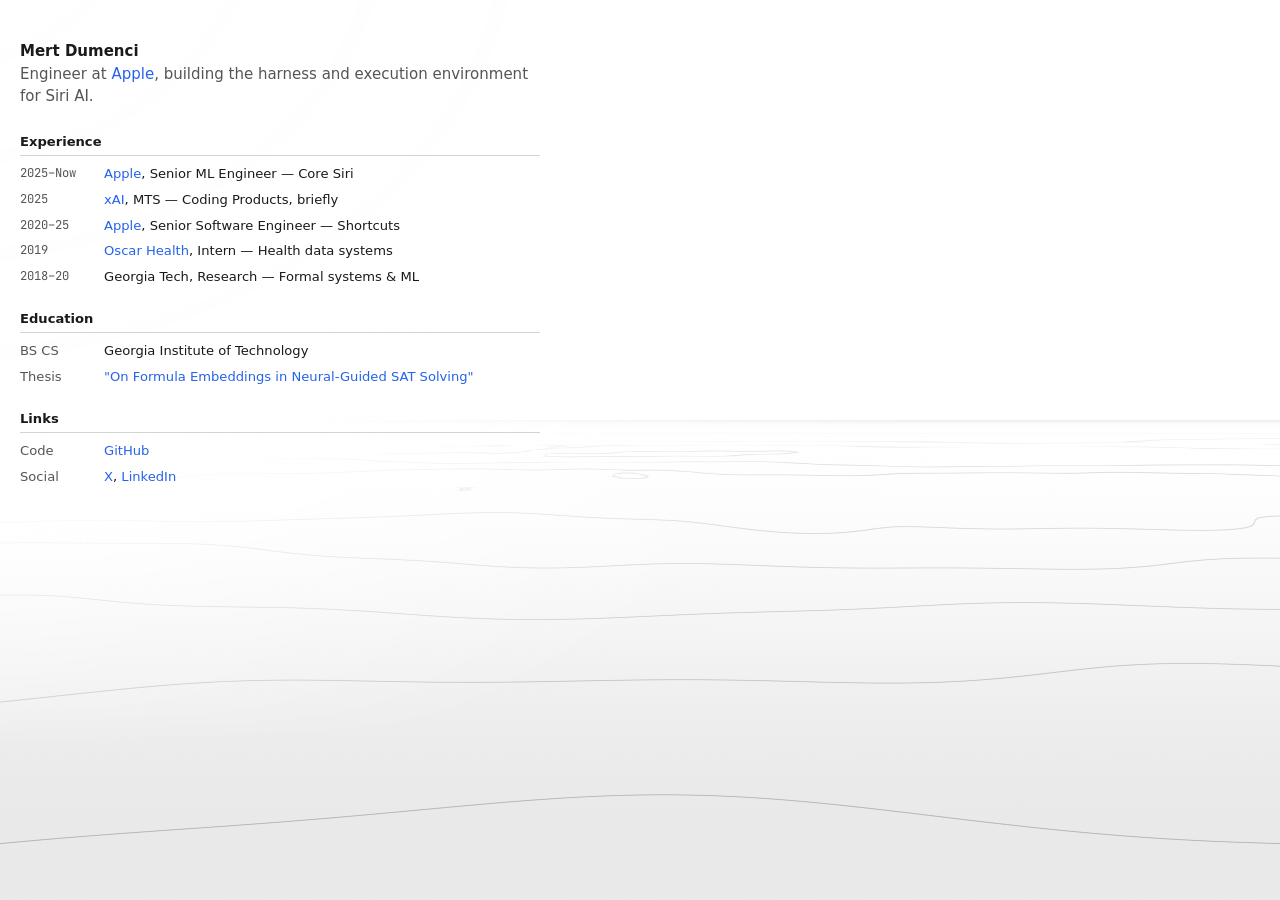
==== index.html @ 1e784948 "fix(content): match current role date typography" ====
<!doctype html>
<html lang="en">
<head>
    <meta charset="utf-8">
    <title>Mert Dumenci</title>
    <meta name="description" content="Engineer at Apple, building the harness and execution environment for Siri AI.">
    <meta name="author" content="Mert Dumenci">
    <meta name="viewport" content="width=device-width, initial-scale=1">

    <link rel="preload" href="ocean.js?v=20260812.10" as="script" fetchpriority="high">
    <link rel="preconnect" href="https://rsms.me/">
    <link rel="stylesheet" href="https://rsms.me/inter/inter.css">
    <link rel="preconnect" href="https://fonts.googleapis.com">
    <link rel="preconnect" href="https://fonts.gstatic.com" crossorigin>
    <link href="https://fonts.googleapis.com/css2?family=JetBrains+Mono:wght@400;500&amp;display=swap" rel="stylesheet">
    <link rel="stylesheet" href="style.css?v=20260812.4">
</head>
<body>
    <canvas class="ocean-canvas" aria-hidden="true"></canvas>
    <script src="ocean.js?v=20260812.10" data-cfasync="false"></script>
    <main>
        <header class="header">
            <h1 class="name">Mert Dumenci</h1>
            <p class="role">Engineer at <a href="https://apple.com"><span class="hover-label" aria-hidden="true"><img src="https://www.google.com/s2/favicons?domain=apple.com&amp;sz=32" class="favicon" alt=""><span class="hover-domain">apple.com</span></span>Apple</a>, building the harness and execution environment for Siri AI.</p>
        </header>

        <section class="section">
            <h2 class="section-title">Experience</h2>
            <div class="grid">
                <div class="row">
                    <span class="label mono">2025–Now</span>
                    <span class="value"><a href="https://apple.com"><span class="hover-label" aria-hidden="true"><img src="https://www.google.com/s2/favicons?domain=apple.com&amp;sz=32" class="favicon" alt=""><span class="hover-domain">apple.com</span></span>Apple</a>, Senior ML Engineer — Core Siri</span>
                </div>
                <div class="row">
                    <span class="label mono">2025</span>
                    <span class="value"><a href="https://x.ai"><span class="hover-label" aria-hidden="true"><img src="https://www.google.com/s2/favicons?domain=x.ai&amp;sz=32" class="favicon" alt=""><span class="hover-domain">x.ai</span></span>xAI</a>, MTS — Coding Products, briefly</span>
                </div>
                <div class="row">
                    <span class="label mono">2020–25</span>
                    <span class="value"><a href="https://apple.com"><span class="hover-label" aria-hidden="true"><img src="https://www.google.com/s2/favicons?domain=apple.com&amp;sz=32" class="favicon" alt=""><span class="hover-domain">apple.com</span></span>Apple</a>, Senior Software Engineer — Shortcuts</span>
                </div>
                <div class="row">
                    <span class="label mono">2019</span>
                    <span class="value"><a href="https://hioscar.com"><span class="hover-label" aria-hidden="true"><img src="https://www.google.com/s2/favicons?domain=hioscar.com&amp;sz=32" class="favicon" alt=""><span class="hover-domain">hioscar.com</span></span>Oscar Health</a>, Intern — Health data systems</span>
                </div>
                <div class="row">
                    <span class="label mono">2018–20</span>
                    <span class="value">Georgia Tech, Research — Formal systems &amp; ML</span>
                </div>
            </div>
        </section>

        <section class="section">
            <h2 class="section-title">Education</h2>
            <div class="grid">
                <div class="row">
                    <span class="label">BS CS</span>
                    <span class="value">Georgia Institute of Technology</span>
                </div>
                <div class="row">
                    <span class="label">Thesis</span>
                    <span class="value"><a href="https://repository.gatech.edu/bitstreams/9d15e83c-a3dd-4c82-b185-4177c581eba2/download"><span class="hover-label" aria-hidden="true"><img src="https://www.google.com/s2/favicons?domain=repository.gatech.edu&amp;sz=32" class="favicon" alt=""><span class="hover-domain">repository.gatech.edu</span></span>"On Formula Embeddings in Neural-Guided SAT Solving"</a></span>
                </div>
            </div>
        </section>

        <section class="section">
            <h2 class="section-title">Links</h2>
            <div class="grid">
                <div class="row">
                    <span class="label">Code</span>
                    <span class="value"><a href="https://github.com/mertdumenci"><span class="hover-label" aria-hidden="true"><img src="https://www.google.com/s2/favicons?domain=github.com&amp;sz=32" class="favicon" alt=""><span class="hover-domain">github.com</span></span>GitHub</a></span>
                </div>
                <div class="row">
                    <span class="label">Social</span>
                    <span class="value"><a href="https://x.com/mertdumenci"><span class="hover-label" aria-hidden="true"><img src="https://www.google.com/s2/favicons?domain=x.com&amp;sz=32" class="favicon" alt=""><span class="hover-domain">x.com</span></span>X</a>, <a href="https://linkedin.com/in/mertdumenci"><span class="hover-label" aria-hidden="true"><img src="https://www.google.com/s2/favicons?domain=linkedin.com&amp;sz=32" class="favicon" alt=""><span class="hover-domain">linkedin.com</span></span>LinkedIn</a></span>
                </div>
            </div>
        </section>
    </main>
    <!-- LOCAL_WATER_CONTROLS_START -->
    <script>
        (() => {
            const local = location.protocol === 'file:'
                || location.hostname === 'localhost'
                || location.hostname === '127.0.0.1';
            if (!local) return;

            const style = document.createElement('link');
            style.rel = 'stylesheet';
            style.href = 'local-water-controls.css?v=20260812.1';
            document.head.append(style);

            const controls = document.createElement('script');
            controls.src = 'local-water-controls.js?v=20260812.1';
            controls.defer = true;
            document.body.append(controls);
        })();
    </script>
    <!-- LOCAL_WATER_CONTROLS_END -->
</body>
</html>
---- style.css ----
:root {
    --bg: #ffffff;
    --bg-rgb: 255, 255, 255;
    --text: #1a1a1a;
    --text-secondary: #555555;
    --accent: #2563eb;
    --border: #d4d4d4;
    --ocean-floor: #e9e9e9;
    --mono: 'JetBrains Mono', ui-monospace, 'SF Mono', monospace;
}

@media (prefers-color-scheme: dark) {
    :root {
        --bg: #111111;
        --bg-rgb: 17, 17, 17;
        --text: #e8e8e8;
        --text-secondary: #888888;
        --accent: #60a5fa;
        --border: #333333;
        --ocean-floor: #202020;
    }
}

* {
    margin: 0;
    padding: 0;
    box-sizing: border-box;
}

html {
    /*
     * WebKit samples opposite edges of a repeating root background during
     * rubber-band overscroll. This keeps the top attached to the page color
     * while the bottom continues the ocean's resting foreground tone.
     */
    background-color: var(--bg);
    background-image: linear-gradient(var(--ocean-floor), var(--bg));
    background-repeat: repeat;
    font-family: 'Inter', system-ui, sans-serif;
    font-feature-settings: 'ss01' 1, 'cv01' 1, 'liga' 1, 'calt' 1;
    -webkit-font-smoothing: antialiased;
    -moz-osx-font-smoothing: grayscale;
    font-size: 15px;
    line-height: 1.5;
}

@supports (font-variation-settings: normal) {
    html {
        font-family: 'InterVariable', system-ui, sans-serif;
    }
}

body {
    background: var(--bg);
    color: var(--text);
    min-height: 100vh;
    overflow-x: hidden;
    -webkit-user-select: none;
    user-select: none;
}

main {
    position: relative;
    z-index: 1;
    max-width: 560px;
    padding: 40px 20px;
    -webkit-user-select: text;
    user-select: text;
}

main::before {
    content: '';
    position: absolute;
    top: -72px;
    left: -72px;
    width: min(1120px, calc(100vw + 72px));
    height: calc(100% + 250px);
    z-index: -1;
    background: radial-gradient(
        ellipse 108% 112% at 0% 0%,
        rgba(var(--bg-rgb), 1) 0%,
        rgba(var(--bg-rgb), 0.98) 54%,
        rgba(var(--bg-rgb), 0.88) 66%,
        rgba(var(--bg-rgb), 0.48) 77%,
        rgba(var(--bg-rgb), 0) 100%
    );
    filter: blur(15px);
    pointer-events: none;
}

.header {
    margin-bottom: 24px;
}

.name {
    font-size: 1rem;
    font-weight: 600;
}

.role {
    color: var(--text-secondary);
}

.role a, .value a {
    color: var(--accent);
    text-decoration: none;
    display: inline-block;
    position: relative;
    z-index: 1;
}

/* Draw a quiet underline without moving the surrounding text. */
.role a::before, .value a::before {
    content: '';
    position: absolute;
    left: 0;
    right: 0;
    bottom: -1px;
    height: 1px;
    background: currentColor;
    border-radius: 999px;
    opacity: 0;
}

.role a:hover::before,
.role a:focus-visible::before,
.value a:hover::before,
.value a:focus-visible::before {
    opacity: 0.7;
}

.hover-label {
    display: inline-flex;
    align-items: center;
    gap: 5px;
    opacity: 0;
    position: absolute;
    left: 50%;
    bottom: calc(100% + 7px);
    padding: 4px 7px 4px 5px;
    background: var(--bg);
    border: 1px solid var(--border);
    border-radius: 6px;
    box-shadow: 0 3px 10px rgba(0, 0, 0, 0.12);
    color: var(--text-secondary);
    white-space: nowrap;
    pointer-events: none;
    transform: translate(-50%, 4px) scale(0.92);
    transition:
        opacity 160ms ease-out,
        transform 220ms cubic-bezier(0.22, 1, 0.36, 1);
}

.favicon {
    width: 14px;
    height: 14px;
    object-fit: contain;
}

.hover-domain {
    font-size: 0.6875rem;
    font-weight: 400;
    line-height: 1;
    letter-spacing: normal;
}

.role a:hover .hover-label,
.role a:focus-visible .hover-label,
.value a:hover .hover-label,
.value a:focus-visible .hover-label {
    opacity: 1;
    transform: translate(-50%, 0) scale(1);
}

@media (prefers-reduced-motion: reduce) {
    .hover-label {
        transition: opacity 100ms linear;
        transform: translate(-50%, 0);
    }
}

.section {
    margin-bottom: 20px;
}

.section-title {
    font-size: 0.875rem;
    font-weight: 600;
    margin-bottom: 6px;
    padding-bottom: 4px;
    border-bottom: 1px solid var(--border);
}

.grid {
    display: flex;
    flex-direction: column;
    gap: 2px;
}

.row {
    display: grid;
    grid-template-columns: 72px 1fr;
    gap: 12px;
    padding: 2px 0;
}

.label {
    font-size: 0.875rem;
    color: var(--text-secondary);
}

.label.mono {
    font-family: var(--mono);
    font-size: 0.8125rem;
}

.value {
    font-size: 0.875rem;
}

.ocean-canvas {
    position: fixed;
    right: 0;
    bottom: 0;
    left: 0;
    z-index: 0;
    width: 100%;
    height: clamp(380px, 74vh, 760px);
    pointer-events: none;
}

@media (max-width: 600px) {
    main::before {
        top: -48px;
        left: -38px;
        width: calc(100vw + 38px);
        height: calc(100% + 220px);
        background: radial-gradient(
            ellipse 118% 106% at 0% 0%,
            rgba(var(--bg-rgb), 1) 0%,
            rgba(var(--bg-rgb), 0.98) 58%,
            rgba(var(--bg-rgb), 0.86) 70%,
            rgba(var(--bg-rgb), 0.44) 82%,
            rgba(var(--bg-rgb), 0) 100%
        );
    }

    .ocean-canvas {
        height: clamp(360px, 72vh, 680px);
    }
}
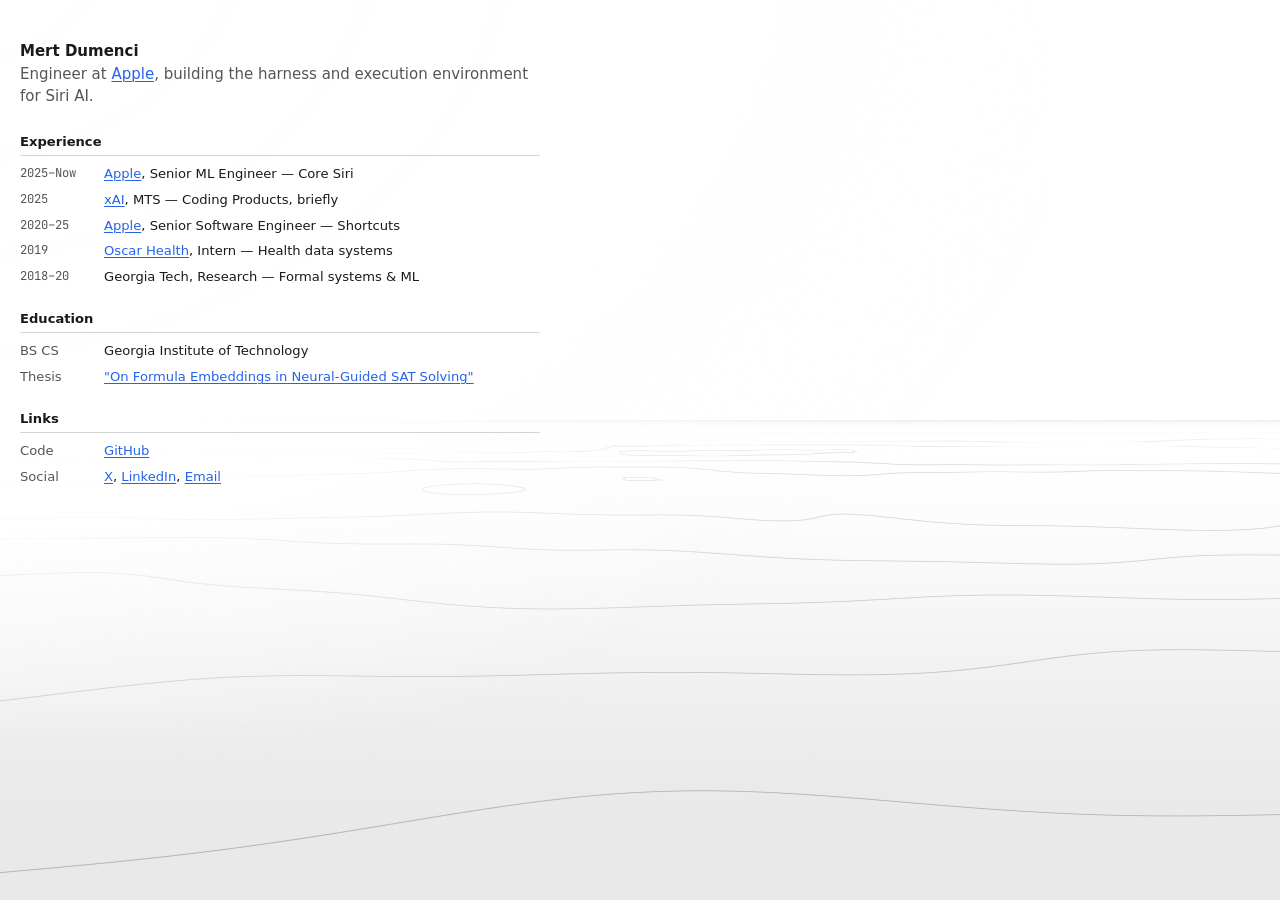
==== commit 540260cd: "fix(site): strengthen accessibility and contact details" ====
--- a/index.html
+++ b/index.html
@@ -1,4 +1,4 @@
-<!doctype html>
+<!DOCTYPE html>
 <html lang="en">
 <head>
     <meta charset="utf-8">
@@ -13,7 +13,7 @@
     <link rel="preconnect" href="https://fonts.googleapis.com">
     <link rel="preconnect" href="https://fonts.gstatic.com" crossorigin>
     <link href="https://fonts.googleapis.com/css2?family=JetBrains+Mono:wght@400;500&amp;display=swap" rel="stylesheet">
-    <link rel="stylesheet" href="style.css?v=20260812.4">
+    <link rel="stylesheet" href="style.css?v=20260812.5">
 </head>
 <body>
     <canvas class="ocean-canvas" aria-hidden="true"></canvas>
@@ -24,58 +24,58 @@
             <p class="role">Engineer at <a href="https://apple.com"><span class="hover-label" aria-hidden="true"><img src="https://www.google.com/s2/favicons?domain=apple.com&amp;sz=32" class="favicon" alt=""><span class="hover-domain">apple.com</span></span>Apple</a>, building the harness and execution environment for Siri AI.</p>
         </header>
 
-        <section class="section">
-            <h2 class="section-title">Experience</h2>
-            <div class="grid">
+        <section class="section" aria-labelledby="experience-heading">
+            <h2 class="section-title" id="experience-heading">Experience</h2>
+            <dl class="grid">
                 <div class="row">
-                    <span class="label mono">2025–Now</span>
-                    <span class="value"><a href="https://apple.com"><span class="hover-label" aria-hidden="true"><img src="https://www.google.com/s2/favicons?domain=apple.com&amp;sz=32" class="favicon" alt=""><span class="hover-domain">apple.com</span></span>Apple</a>, Senior ML Engineer — Core Siri</span>
+                    <dt class="label mono"><span aria-hidden="true">2025–Now</span><span class="sr-only">2025 to present</span></dt>
+                    <dd class="value"><a href="https://apple.com"><span class="hover-label" aria-hidden="true"><img src="https://www.google.com/s2/favicons?domain=apple.com&amp;sz=32" class="favicon" alt=""><span class="hover-domain">apple.com</span></span>Apple</a>, Senior ML Engineer — Core Siri</dd>
                 </div>
                 <div class="row">
-                    <span class="label mono">2025</span>
-                    <span class="value"><a href="https://x.ai"><span class="hover-label" aria-hidden="true"><img src="https://www.google.com/s2/favicons?domain=x.ai&amp;sz=32" class="favicon" alt=""><span class="hover-domain">x.ai</span></span>xAI</a>, MTS — Coding Products, briefly</span>
+                    <dt class="label mono">2025</dt>
+                    <dd class="value"><a href="https://x.ai"><span class="hover-label" aria-hidden="true"><img src="https://www.google.com/s2/favicons?domain=x.ai&amp;sz=32" class="favicon" alt=""><span class="hover-domain">x.ai</span></span>xAI</a>, MTS — Coding Products, briefly</dd>
                 </div>
                 <div class="row">
-                    <span class="label mono">2020–25</span>
-                    <span class="value"><a href="https://apple.com"><span class="hover-label" aria-hidden="true"><img src="https://www.google.com/s2/favicons?domain=apple.com&amp;sz=32" class="favicon" alt=""><span class="hover-domain">apple.com</span></span>Apple</a>, Senior Software Engineer — Shortcuts</span>
+                    <dt class="label mono"><span aria-hidden="true">2020–25</span><span class="sr-only">2020 to 2025</span></dt>
+                    <dd class="value"><a href="https://apple.com"><span class="hover-label" aria-hidden="true"><img src="https://www.google.com/s2/favicons?domain=apple.com&amp;sz=32" class="favicon" alt=""><span class="hover-domain">apple.com</span></span>Apple</a>, Senior Software Engineer — Shortcuts</dd>
                 </div>
                 <div class="row">
-                    <span class="label mono">2019</span>
-                    <span class="value"><a href="https://hioscar.com"><span class="hover-label" aria-hidden="true"><img src="https://www.google.com/s2/favicons?domain=hioscar.com&amp;sz=32" class="favicon" alt=""><span class="hover-domain">hioscar.com</span></span>Oscar Health</a>, Intern — Health data systems</span>
+                    <dt class="label mono">2019</dt>
+                    <dd class="value"><a href="https://hioscar.com"><span class="hover-label" aria-hidden="true"><img src="https://www.google.com/s2/favicons?domain=hioscar.com&amp;sz=32" class="favicon" alt=""><span class="hover-domain">hioscar.com</span></span>Oscar Health</a>, Intern — Health data systems</dd>
                 </div>
                 <div class="row">
-                    <span class="label mono">2018–20</span>
-                    <span class="value">Georgia Tech, Research — Formal systems &amp; ML</span>
+                    <dt class="label mono"><span aria-hidden="true">2018–20</span><span class="sr-only">2018 to 2020</span></dt>
+                    <dd class="value">Georgia Tech, Research — Formal systems &amp; ML</dd>
                 </div>
-            </div>
+            </dl>
         </section>
 
-        <section class="section">
-            <h2 class="section-title">Education</h2>
-            <div class="grid">
+        <section class="section" aria-labelledby="education-heading">
+            <h2 class="section-title" id="education-heading">Education</h2>
+            <dl class="grid">
                 <div class="row">
-                    <span class="label">BS CS</span>
-                    <span class="value">Georgia Institute of Technology</span>
+                    <dt class="label"><span aria-hidden="true">BS CS</span><span class="sr-only">Bachelor of Science in Computer Science</span></dt>
+                    <dd class="value">Georgia Institute of Technology</dd>
                 </div>
                 <div class="row">
-                    <span class="label">Thesis</span>
-                    <span class="value"><a href="https://repository.gatech.edu/bitstreams/9d15e83c-a3dd-4c82-b185-4177c581eba2/download"><span class="hover-label" aria-hidden="true"><img src="https://www.google.com/s2/favicons?domain=repository.gatech.edu&amp;sz=32" class="favicon" alt=""><span class="hover-domain">repository.gatech.edu</span></span>"On Formula Embeddings in Neural-Guided SAT Solving"</a></span>
+                    <dt class="label">Thesis</dt>
+                    <dd class="value"><a href="https://repository.gatech.edu/bitstreams/9d15e83c-a3dd-4c82-b185-4177c581eba2/download"><span class="hover-label" aria-hidden="true"><img src="https://www.google.com/s2/favicons?domain=repository.gatech.edu&amp;sz=32" class="favicon" alt=""><span class="hover-domain">repository.gatech.edu</span></span>"On Formula Embeddings in Neural-Guided SAT Solving"</a></dd>
                 </div>
-            </div>
+            </dl>
         </section>
 
-        <section class="section">
-            <h2 class="section-title">Links</h2>
-            <div class="grid">
+        <section class="section" aria-labelledby="links-heading">
+            <h2 class="section-title" id="links-heading">Links</h2>
+            <dl class="grid">
                 <div class="row">
-                    <span class="label">Code</span>
-                    <span class="value"><a href="https://github.com/mertdumenci"><span class="hover-label" aria-hidden="true"><img src="https://www.google.com/s2/favicons?domain=github.com&amp;sz=32" class="favicon" alt=""><span class="hover-domain">github.com</span></span>GitHub</a></span>
+                    <dt class="label">Code</dt>
+                    <dd class="value"><a href="https://github.com/mertdumenci" aria-label="Mert Dumenci on GitHub"><span class="hover-label" aria-hidden="true"><img src="https://www.google.com/s2/favicons?domain=github.com&amp;sz=32" class="favicon" alt=""><span class="hover-domain">github.com</span></span>GitHub</a></dd>
                 </div>
                 <div class="row">
-                    <span class="label">Social</span>
-                    <span class="value"><a href="https://x.com/mertdumenci"><span class="hover-label" aria-hidden="true"><img src="https://www.google.com/s2/favicons?domain=x.com&amp;sz=32" class="favicon" alt=""><span class="hover-domain">x.com</span></span>X</a>, <a href="https://linkedin.com/in/mertdumenci"><span class="hover-label" aria-hidden="true"><img src="https://www.google.com/s2/favicons?domain=linkedin.com&amp;sz=32" class="favicon" alt=""><span class="hover-domain">linkedin.com</span></span>LinkedIn</a></span>
+                    <dt class="label">Social</dt>
+                    <dd class="value"><a href="https://x.com/mertdumenci" aria-label="Mert Dumenci on X"><span class="hover-label" aria-hidden="true"><img src="https://www.google.com/s2/favicons?domain=x.com&amp;sz=32" class="favicon" alt=""><span class="hover-domain">x.com</span></span>X</a>, <a href="https://linkedin.com/in/mertdumenci" aria-label="Mert Dumenci on LinkedIn"><span class="hover-label" aria-hidden="true"><img src="https://www.google.com/s2/favicons?domain=linkedin.com&amp;sz=32" class="favicon" alt=""><span class="hover-domain">linkedin.com</span></span>LinkedIn</a>, <a href="mailto:mert@dumenci.me" aria-label="Email Mert Dumenci">Email</a></dd>
                 </div>
-            </div>
+            </dl>
         </section>
     </main>
     <!-- LOCAL_WATER_CONTROLS_START -->
--- a/style.css
+++ b/style.css
@@ -57,6 +57,26 @@
     overflow-x: hidden;
     -webkit-user-select: none;
     user-select: none;
+}
+
+.sr-only {
+    position: absolute;
+    width: 1px;
+    height: 1px;
+    padding: 0;
+    margin: -1px;
+    overflow: hidden;
+    clip: rect(0, 0, 0, 0);
+    white-space: nowrap;
+    border: 0;
+}
+
+@media (prefers-contrast: more) {
+    :root {
+        --text-secondary: #303030;
+        --accent: #084fc1;
+        --border: #777777;
+    }
 }
 
 main {
@@ -88,6 +108,38 @@
     pointer-events: none;
 }
 
+/* Dither only the translucent feather so low-bit-depth displays do not reveal rings. */
+main::after {
+    content: '';
+    position: absolute;
+    top: -72px;
+    left: -72px;
+    width: min(1120px, calc(100vw + 72px));
+    height: calc(100% + 250px);
+    z-index: -1;
+    background-image: url("data:image/svg+xml,%3Csvg xmlns='http://www.w3.org/2000/svg' width='96' height='96' viewBox='0 0 96 96'%3E%3Cfilter id='n'%3E%3CfeTurbulence type='fractalNoise' baseFrequency='.72' numOctaves='2' seed='19' stitchTiles='stitch'/%3E%3C/filter%3E%3Crect width='100%25' height='100%25' filter='url(%23n)' opacity='.42'/%3E%3C/svg%3E");
+    background-size: 96px 96px;
+    opacity: 0.026;
+    mix-blend-mode: soft-light;
+    mask-image: radial-gradient(
+        ellipse 108% 112% at 0% 0%,
+        transparent 0%,
+        transparent 50%,
+        black 61%,
+        black 94%,
+        transparent 100%
+    );
+    -webkit-mask-image: radial-gradient(
+        ellipse 108% 112% at 0% 0%,
+        transparent 0%,
+        transparent 50%,
+        black 61%,
+        black 94%,
+        transparent 100%
+    );
+    pointer-events: none;
+}
+
 .header {
     margin-bottom: 24px;
 }
@@ -101,32 +153,38 @@
     color: var(--text-secondary);
 }
 
+@media (prefers-color-scheme: dark) {
+    @media (prefers-contrast: more) {
+        :root {
+            --text-secondary: #c6c6c6;
+            --accent: #8fc0ff;
+            --border: #a0a0a0;
+        }
+    }
+}
+
 .role a, .value a {
     color: var(--accent);
-    text-decoration: none;
+    text-decoration-line: underline;
+    text-decoration-thickness: 1px;
+    text-decoration-color: currentColor;
+    text-decoration-skip-ink: auto;
+    text-underline-offset: 2px;
     display: inline-block;
     position: relative;
     z-index: 1;
 }
 
-/* Draw a quiet underline without moving the surrounding text. */
-.role a::before, .value a::before {
-    content: '';
-    position: absolute;
-    left: 0;
-    right: 0;
-    bottom: -1px;
-    height: 1px;
-    background: currentColor;
-    border-radius: 999px;
-    opacity: 0;
-}
-
-.role a:hover::before,
-.role a:focus-visible::before,
-.value a:hover::before,
-.value a:focus-visible::before {
-    opacity: 0.7;
+.role a:hover,
+.value a:hover {
+    text-decoration-thickness: 2px;
+}
+
+.role a:focus-visible,
+.value a:focus-visible {
+    border-radius: 2px;
+    outline: 2px solid var(--text);
+    outline-offset: 3px;
 }
 
 .hover-label {
@@ -177,6 +235,25 @@
         transition: opacity 100ms linear;
         transform: translate(-50%, 0);
     }
+
+}
+
+@media (forced-colors: active) {
+    .role a:focus-visible,
+    .value a:focus-visible {
+        outline-color: Highlight;
+    }
+}
+
+@media (prefers-reduced-transparency: reduce) {
+    main::before {
+        background: var(--bg);
+        filter: none;
+    }
+
+    main::after {
+        display: none;
+    }
 }
 
 .section {
@@ -245,6 +322,29 @@
         );
     }
 
+    main::after {
+        top: -48px;
+        left: -38px;
+        width: calc(100vw + 38px);
+        height: calc(100% + 220px);
+        mask-image: radial-gradient(
+            ellipse 118% 106% at 0% 0%,
+            transparent 0%,
+            transparent 54%,
+            black 65%,
+            black 95%,
+            transparent 100%
+        );
+        -webkit-mask-image: radial-gradient(
+            ellipse 118% 106% at 0% 0%,
+            transparent 0%,
+            transparent 54%,
+            black 65%,
+            black 95%,
+            transparent 100%
+        );
+    }
+
     .ocean-canvas {
         height: clamp(360px, 72vh, 680px);
     }
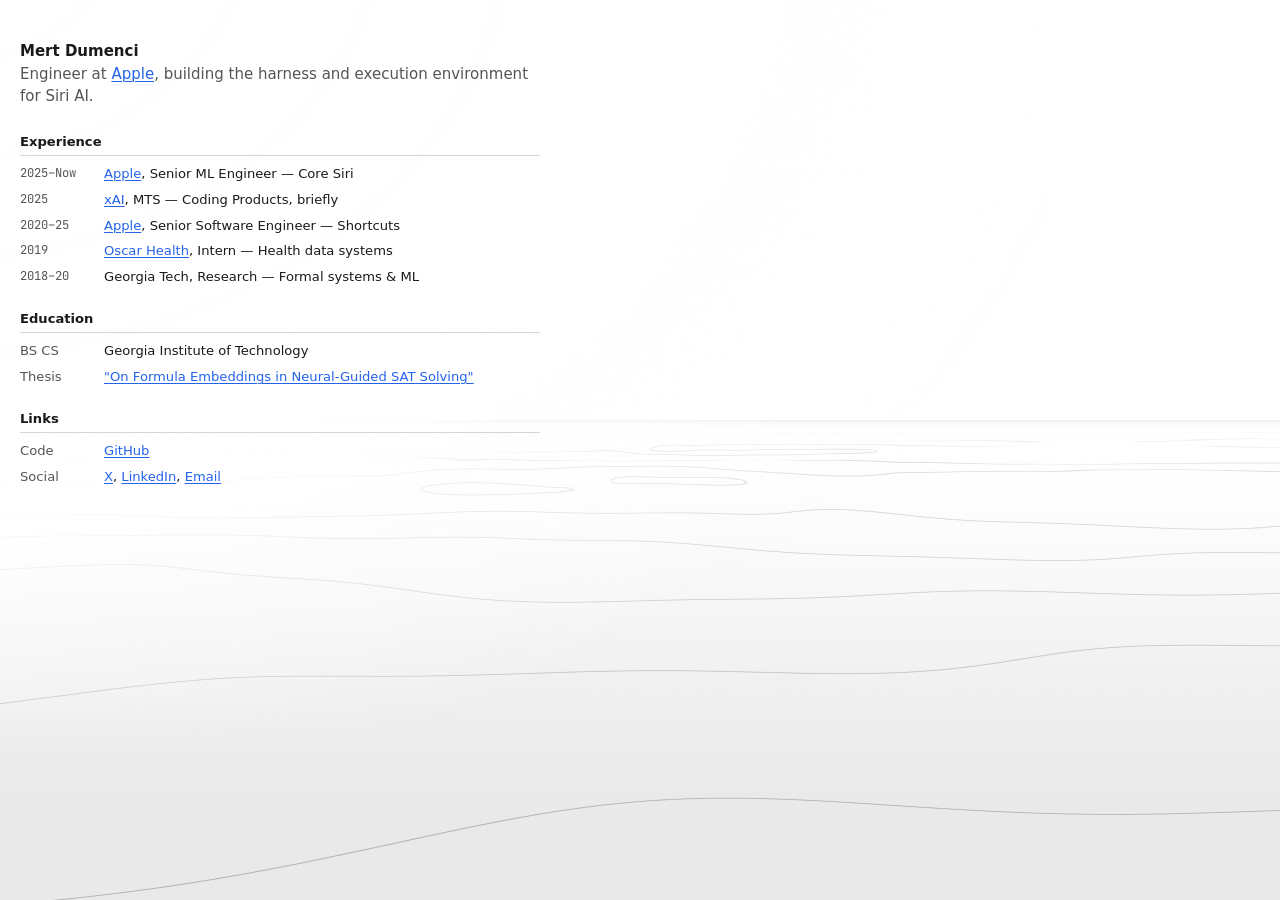
==== commit 43a84eeb: "fix(ocean): keep animation live while resizing" ====
--- a/index.html
+++ b/index.html
@@ -7,7 +7,7 @@
     <meta name="author" content="Mert Dumenci">
     <meta name="viewport" content="width=device-width, initial-scale=1">
 
-    <link rel="preload" href="ocean.js?v=20260812.10" as="script" fetchpriority="high">
+    <link rel="preload" href="ocean.js?v=20260813.1" as="script" fetchpriority="high">
     <link rel="preconnect" href="https://rsms.me/">
     <link rel="stylesheet" href="https://rsms.me/inter/inter.css">
     <link rel="preconnect" href="https://fonts.googleapis.com">
@@ -17,7 +17,7 @@
 </head>
 <body>
     <canvas class="ocean-canvas" aria-hidden="true"></canvas>
-    <script src="ocean.js?v=20260812.10" data-cfasync="false"></script>
+    <script src="ocean.js?v=20260813.1" data-cfasync="false"></script>
     <main>
         <header class="header">
             <h1 class="name">Mert Dumenci</h1>
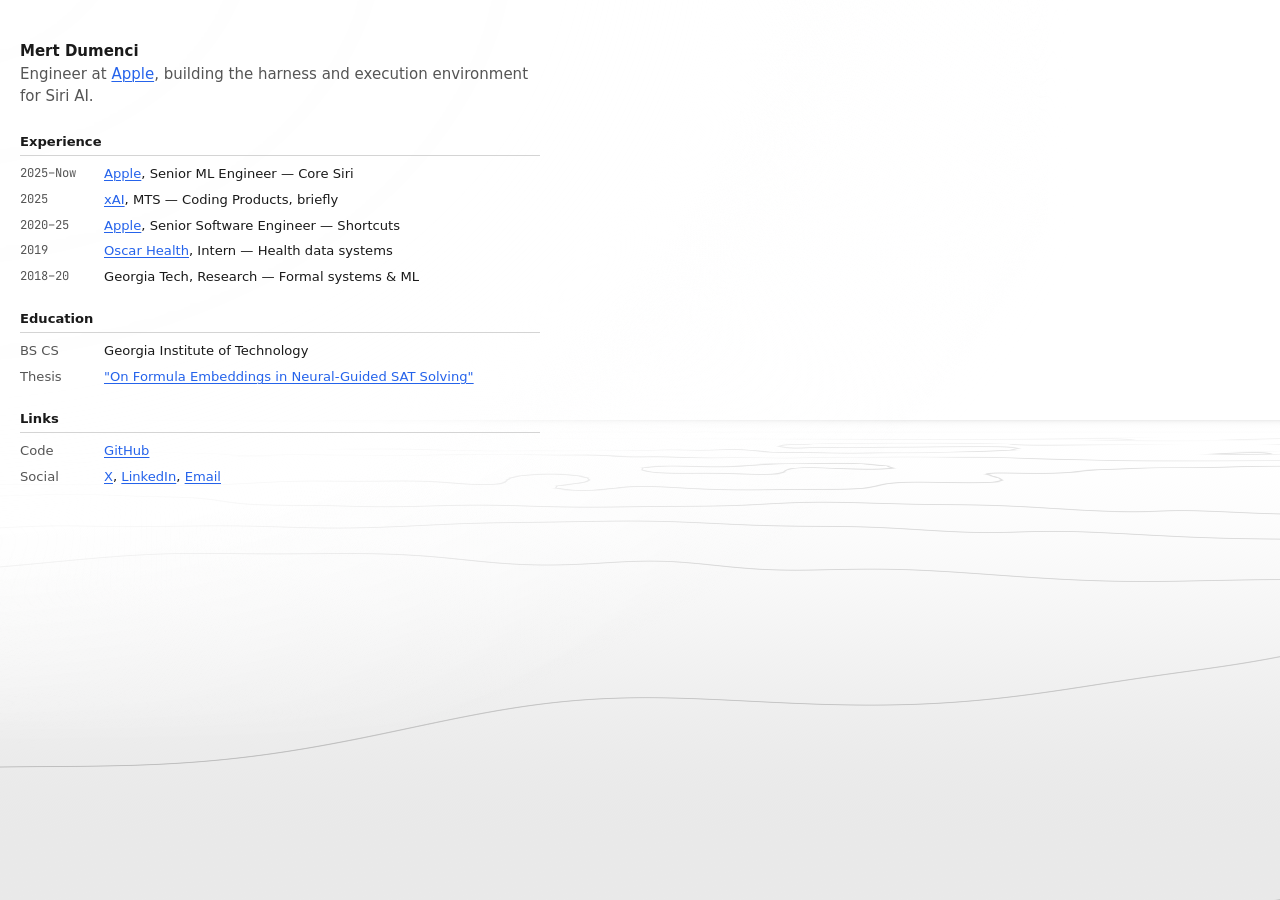
==== commit 274320c7: "perf(ocean): reduce idle and per-frame GPU work" ====
--- a/index.html
+++ b/index.html
@@ -7,7 +7,7 @@
     <meta name="author" content="Mert Dumenci">
     <meta name="viewport" content="width=device-width, initial-scale=1">
 
-    <link rel="preload" href="ocean.js?v=20260813.1" as="script" fetchpriority="high">
+    <link rel="preload" href="ocean.js?v=20260813.2" as="script" fetchpriority="high">
     <link rel="preconnect" href="https://rsms.me/">
     <link rel="stylesheet" href="https://rsms.me/inter/inter.css">
     <link rel="preconnect" href="https://fonts.googleapis.com">
@@ -17,7 +17,7 @@
 </head>
 <body>
     <canvas class="ocean-canvas" aria-hidden="true"></canvas>
-    <script src="ocean.js?v=20260813.1" data-cfasync="false"></script>
+    <script src="ocean.js?v=20260813.2" data-cfasync="false"></script>
     <main>
         <header class="header">
             <h1 class="name">Mert Dumenci</h1>
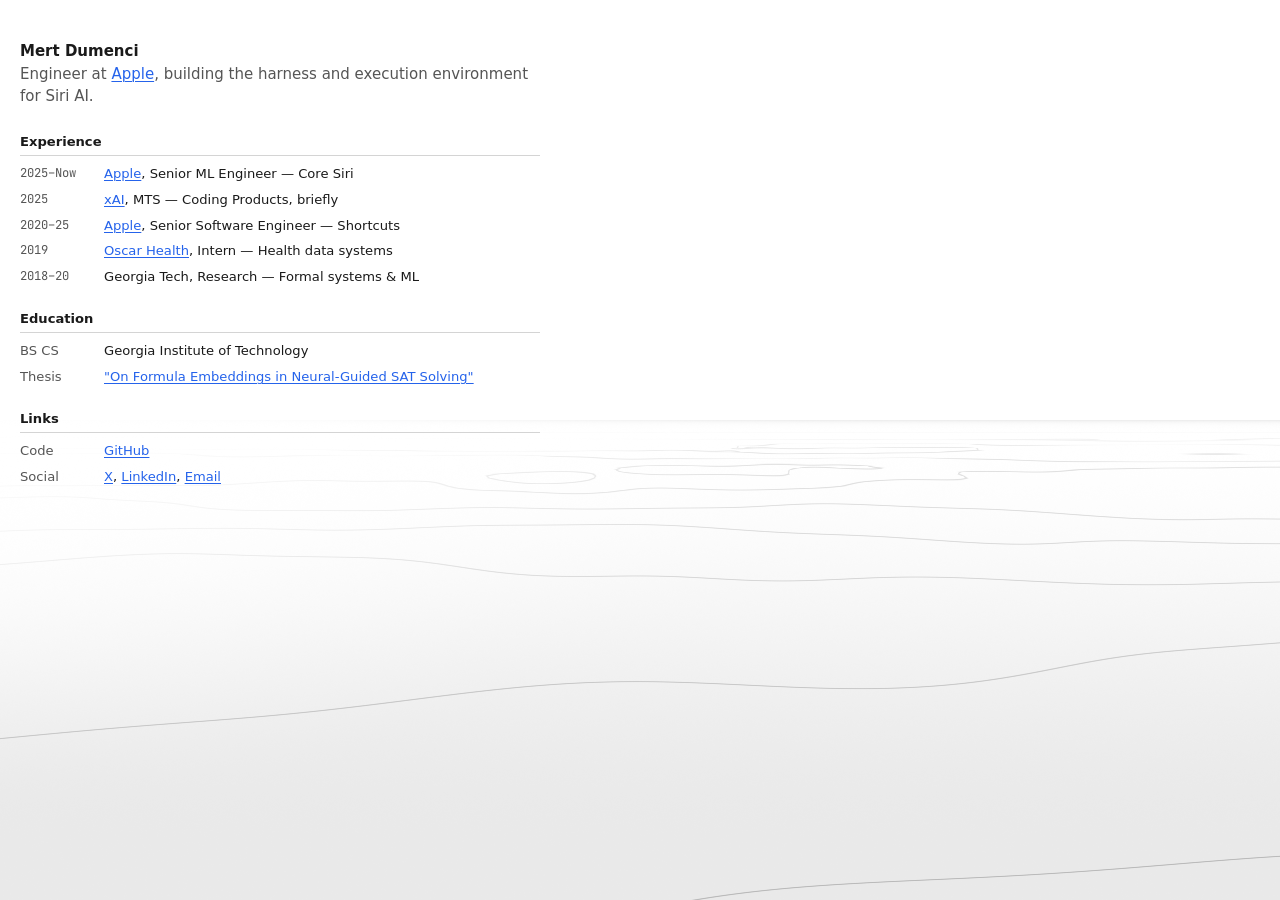
==== commit 438d3110: "fix(rendering): eliminate feathering band artifacts" ====
--- a/index.html
+++ b/index.html
@@ -7,17 +7,17 @@
     <meta name="author" content="Mert Dumenci">
     <meta name="viewport" content="width=device-width, initial-scale=1">
 
-    <link rel="preload" href="ocean.js?v=20260813.2" as="script" fetchpriority="high">
+    <link rel="preload" href="ocean.js?v=20260813.4" as="script" fetchpriority="high">
     <link rel="preconnect" href="https://rsms.me/">
     <link rel="stylesheet" href="https://rsms.me/inter/inter.css">
     <link rel="preconnect" href="https://fonts.googleapis.com">
     <link rel="preconnect" href="https://fonts.gstatic.com" crossorigin>
     <link href="https://fonts.googleapis.com/css2?family=JetBrains+Mono:wght@400;500&amp;display=swap" rel="stylesheet">
-    <link rel="stylesheet" href="style.css?v=20260812.5">
+    <link rel="stylesheet" href="style.css?v=20260813.7">
 </head>
 <body>
     <canvas class="ocean-canvas" aria-hidden="true"></canvas>
-    <script src="ocean.js?v=20260813.2" data-cfasync="false"></script>
+    <script src="ocean.js?v=20260813.4" data-cfasync="false"></script>
     <main>
         <header class="header">
             <h1 class="name">Mert Dumenci</h1>
--- a/style.css
+++ b/style.css
@@ -86,58 +86,6 @@
     padding: 40px 20px;
     -webkit-user-select: text;
     user-select: text;
-}
-
-main::before {
-    content: '';
-    position: absolute;
-    top: -72px;
-    left: -72px;
-    width: min(1120px, calc(100vw + 72px));
-    height: calc(100% + 250px);
-    z-index: -1;
-    background: radial-gradient(
-        ellipse 108% 112% at 0% 0%,
-        rgba(var(--bg-rgb), 1) 0%,
-        rgba(var(--bg-rgb), 0.98) 54%,
-        rgba(var(--bg-rgb), 0.88) 66%,
-        rgba(var(--bg-rgb), 0.48) 77%,
-        rgba(var(--bg-rgb), 0) 100%
-    );
-    filter: blur(15px);
-    pointer-events: none;
-}
-
-/* Dither only the translucent feather so low-bit-depth displays do not reveal rings. */
-main::after {
-    content: '';
-    position: absolute;
-    top: -72px;
-    left: -72px;
-    width: min(1120px, calc(100vw + 72px));
-    height: calc(100% + 250px);
-    z-index: -1;
-    background-image: url("data:image/svg+xml,%3Csvg xmlns='http://www.w3.org/2000/svg' width='96' height='96' viewBox='0 0 96 96'%3E%3Cfilter id='n'%3E%3CfeTurbulence type='fractalNoise' baseFrequency='.72' numOctaves='2' seed='19' stitchTiles='stitch'/%3E%3C/filter%3E%3Crect width='100%25' height='100%25' filter='url(%23n)' opacity='.42'/%3E%3C/svg%3E");
-    background-size: 96px 96px;
-    opacity: 0.026;
-    mix-blend-mode: soft-light;
-    mask-image: radial-gradient(
-        ellipse 108% 112% at 0% 0%,
-        transparent 0%,
-        transparent 50%,
-        black 61%,
-        black 94%,
-        transparent 100%
-    );
-    -webkit-mask-image: radial-gradient(
-        ellipse 108% 112% at 0% 0%,
-        transparent 0%,
-        transparent 50%,
-        black 61%,
-        black 94%,
-        transparent 100%
-    );
-    pointer-events: none;
 }
 
 .header {
@@ -235,24 +183,12 @@
         transition: opacity 100ms linear;
         transform: translate(-50%, 0);
     }
-
 }
 
 @media (forced-colors: active) {
     .role a:focus-visible,
     .value a:focus-visible {
         outline-color: Highlight;
-    }
-}
-
-@media (prefers-reduced-transparency: reduce) {
-    main::before {
-        background: var(--bg);
-        filter: none;
-    }
-
-    main::after {
-        display: none;
     }
 }
 
@@ -306,45 +242,13 @@
     pointer-events: none;
 }
 
+@media (prefers-reduced-transparency: reduce) {
+    .ocean-canvas {
+        display: none;
+    }
+}
+
 @media (max-width: 600px) {
-    main::before {
-        top: -48px;
-        left: -38px;
-        width: calc(100vw + 38px);
-        height: calc(100% + 220px);
-        background: radial-gradient(
-            ellipse 118% 106% at 0% 0%,
-            rgba(var(--bg-rgb), 1) 0%,
-            rgba(var(--bg-rgb), 0.98) 58%,
-            rgba(var(--bg-rgb), 0.86) 70%,
-            rgba(var(--bg-rgb), 0.44) 82%,
-            rgba(var(--bg-rgb), 0) 100%
-        );
-    }
-
-    main::after {
-        top: -48px;
-        left: -38px;
-        width: calc(100vw + 38px);
-        height: calc(100% + 220px);
-        mask-image: radial-gradient(
-            ellipse 118% 106% at 0% 0%,
-            transparent 0%,
-            transparent 54%,
-            black 65%,
-            black 95%,
-            transparent 100%
-        );
-        -webkit-mask-image: radial-gradient(
-            ellipse 118% 106% at 0% 0%,
-            transparent 0%,
-            transparent 54%,
-            black 65%,
-            black 95%,
-            transparent 100%
-        );
-    }
-
     .ocean-canvas {
         height: clamp(360px, 72vh, 680px);
     }
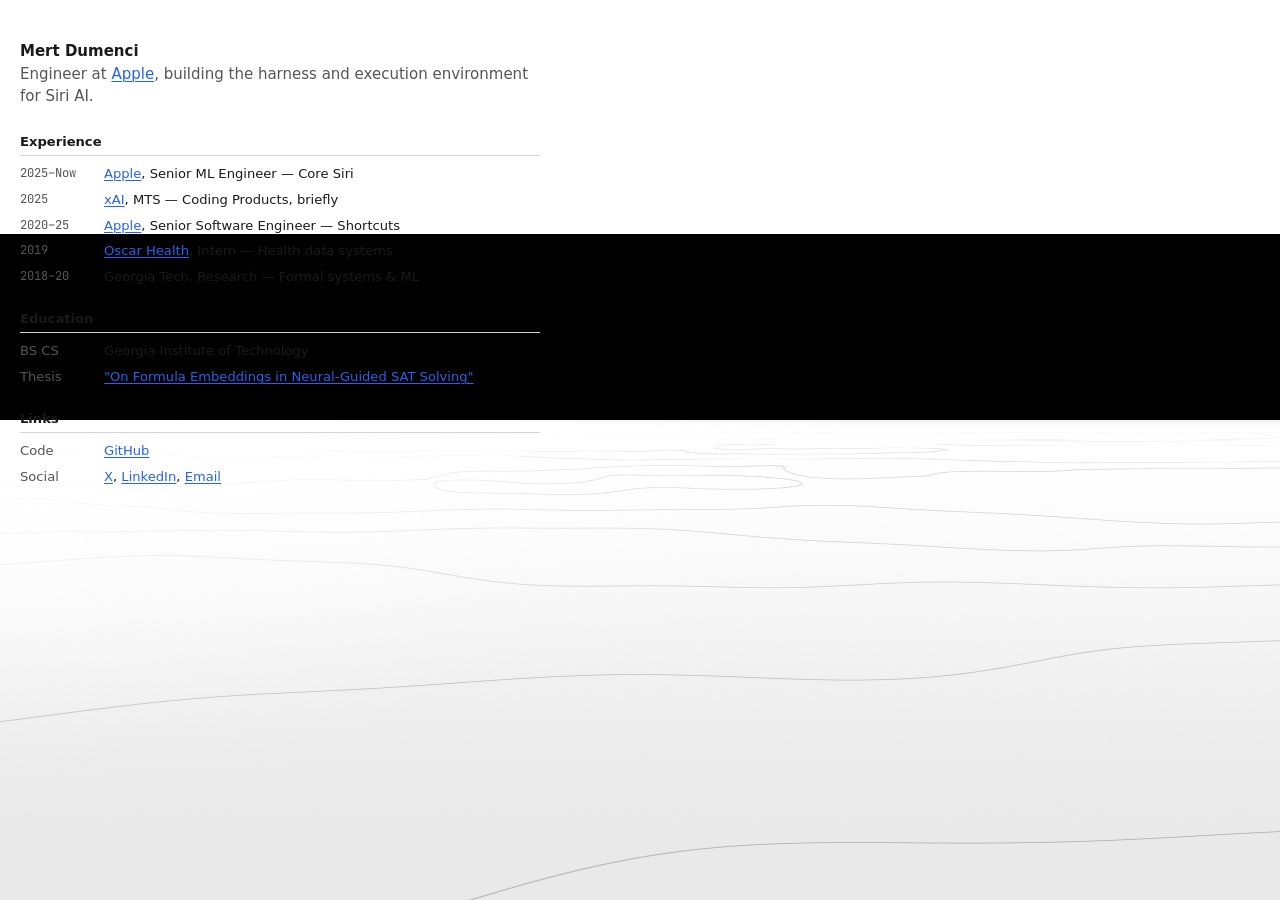
==== commit c4f4798f: "perf(render): unblock first ocean frame" ====
--- a/index.html
+++ b/index.html
@@ -9,15 +9,15 @@
 
     <link rel="preload" href="ocean.js?v=20260813.4" as="script" fetchpriority="high">
     <link rel="preconnect" href="https://rsms.me/">
-    <link rel="stylesheet" href="https://rsms.me/inter/inter.css">
     <link rel="preconnect" href="https://fonts.googleapis.com">
     <link rel="preconnect" href="https://fonts.gstatic.com" crossorigin>
-    <link href="https://fonts.googleapis.com/css2?family=JetBrains+Mono:wght@400;500&amp;display=swap" rel="stylesheet">
     <link rel="stylesheet" href="style.css?v=20260813.7">
 </head>
 <body>
     <canvas class="ocean-canvas" aria-hidden="true"></canvas>
     <script src="ocean.js?v=20260813.4" data-cfasync="false"></script>
+    <link rel="stylesheet" href="https://rsms.me/inter/inter.css">
+    <link href="https://fonts.googleapis.com/css2?family=JetBrains+Mono:wght@400;500&amp;display=swap" rel="stylesheet">
     <main>
         <header class="header">
             <h1 class="name">Mert Dumenci</h1>
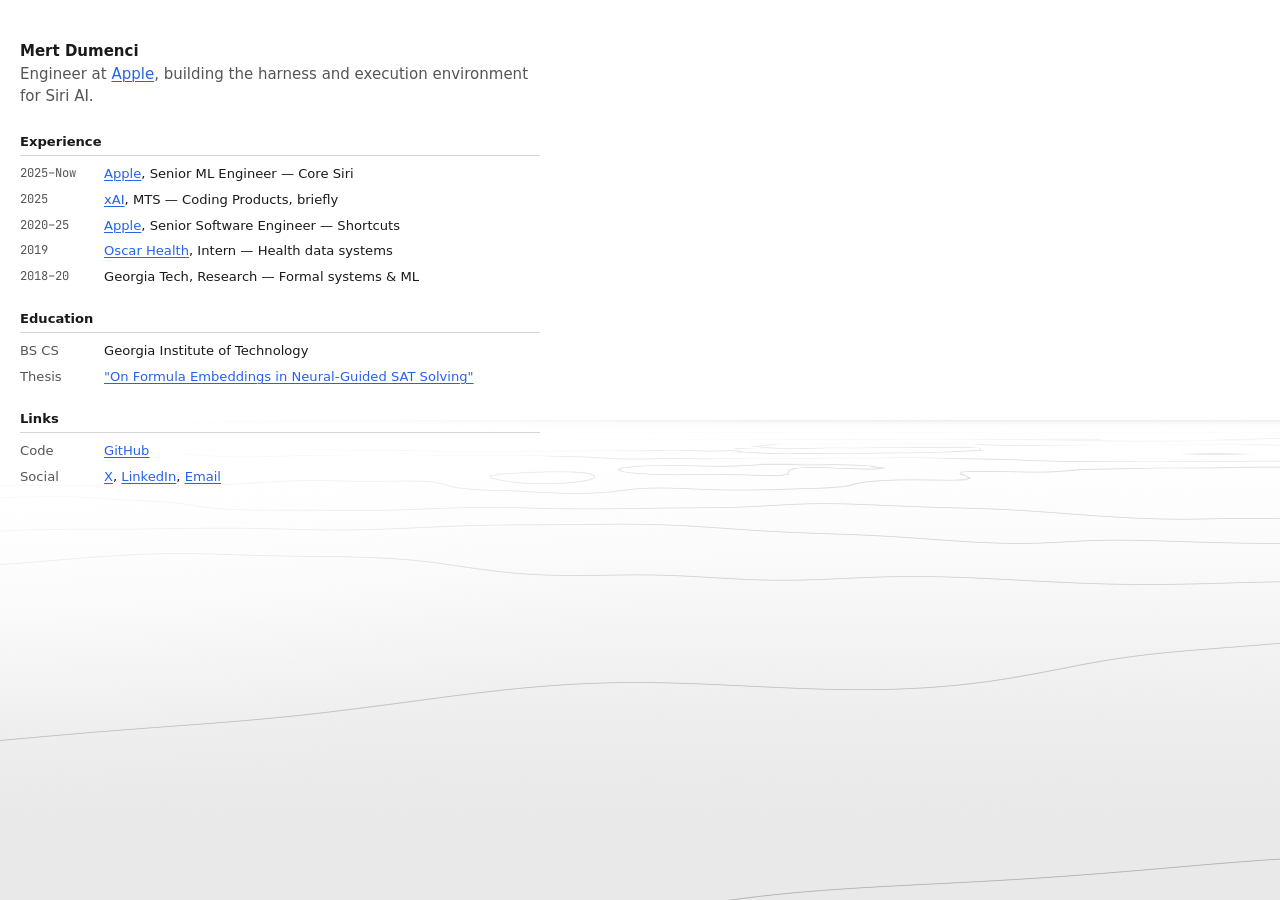
==== commit 54768c18: "fix(render): isolate simulation clear state" ====
--- a/index.html
+++ b/index.html
@@ -7,7 +7,7 @@
     <meta name="author" content="Mert Dumenci">
     <meta name="viewport" content="width=device-width, initial-scale=1">
 
-    <link rel="preload" href="ocean.js?v=20260813.4" as="script" fetchpriority="high">
+    <link rel="preload" href="ocean.js?v=20260814.1" as="script" fetchpriority="high">
     <link rel="preconnect" href="https://rsms.me/">
     <link rel="preconnect" href="https://fonts.googleapis.com">
     <link rel="preconnect" href="https://fonts.gstatic.com" crossorigin>
@@ -15,7 +15,7 @@
 </head>
 <body>
     <canvas class="ocean-canvas" aria-hidden="true"></canvas>
-    <script src="ocean.js?v=20260813.4" data-cfasync="false"></script>
+    <script src="ocean.js?v=20260814.1" data-cfasync="false"></script>
     <link rel="stylesheet" href="https://rsms.me/inter/inter.css">
     <link href="https://fonts.googleapis.com/css2?family=JetBrains+Mono:wght@400;500&amp;display=swap" rel="stylesheet">
     <main>
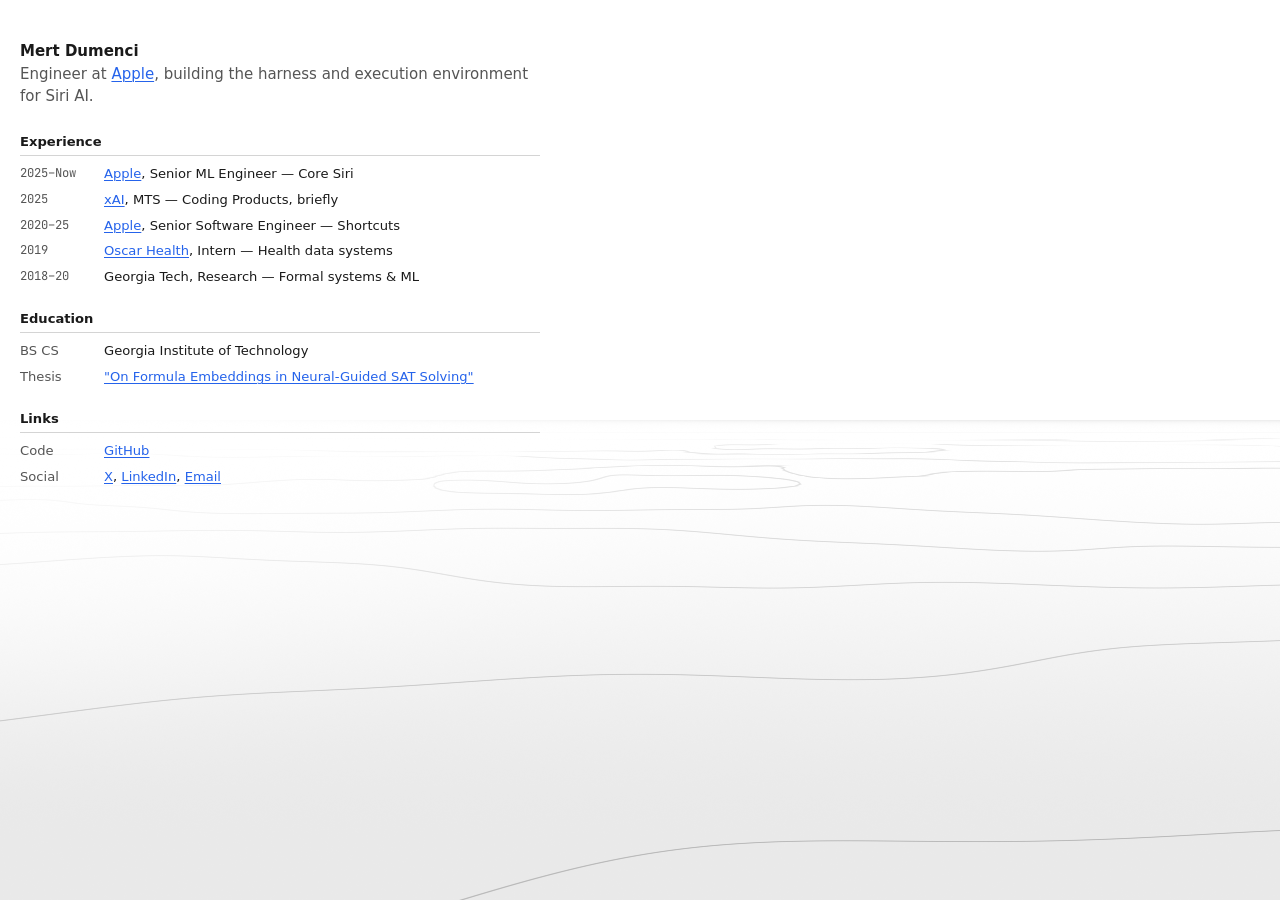
==== commit ec8751df: "chore(assets): drop dead --bg-rgb token and bump cache-busting versions --bg-rgb had zero usages in " ====
--- a/index.html
+++ b/index.html
@@ -7,15 +7,15 @@
     <meta name="author" content="Mert Dumenci">
     <meta name="viewport" content="width=device-width, initial-scale=1">
 
-    <link rel="preload" href="ocean.js?v=20260814.1" as="script" fetchpriority="high">
+    <link rel="preload" href="ocean.js?v=20260814.2" as="script" fetchpriority="high">
     <link rel="preconnect" href="https://rsms.me/">
     <link rel="preconnect" href="https://fonts.googleapis.com">
     <link rel="preconnect" href="https://fonts.gstatic.com" crossorigin>
-    <link rel="stylesheet" href="style.css?v=20260813.7">
+    <link rel="stylesheet" href="style.css?v=20260814.1">
 </head>
 <body>
     <canvas class="ocean-canvas" aria-hidden="true"></canvas>
-    <script src="ocean.js?v=20260814.1" data-cfasync="false"></script>
+    <script src="ocean.js?v=20260814.2" data-cfasync="false"></script>
     <link rel="stylesheet" href="https://rsms.me/inter/inter.css">
     <link href="https://fonts.googleapis.com/css2?family=JetBrains+Mono:wght@400;500&amp;display=swap" rel="stylesheet">
     <main>
@@ -88,11 +88,11 @@
 
             const style = document.createElement('link');
             style.rel = 'stylesheet';
-            style.href = 'local-water-controls.css?v=20260812.1';
+            style.href = 'local-water-controls.css?v=20260814.1';
             document.head.append(style);
 
             const controls = document.createElement('script');
-            controls.src = 'local-water-controls.js?v=20260812.1';
+            controls.src = 'local-water-controls.js?v=20260814.1';
             controls.defer = true;
             document.body.append(controls);
         })();
--- a/style.css
+++ b/style.css
@@ -1,6 +1,5 @@
 :root {
     --bg: #ffffff;
-    --bg-rgb: 255, 255, 255;
     --text: #1a1a1a;
     --text-secondary: #555555;
     --accent: #2563eb;
@@ -12,7 +11,6 @@
 @media (prefers-color-scheme: dark) {
     :root {
         --bg: #111111;
-        --bg-rgb: 17, 17, 17;
         --text: #e8e8e8;
         --text-secondary: #888888;
         --accent: #60a5fa;
